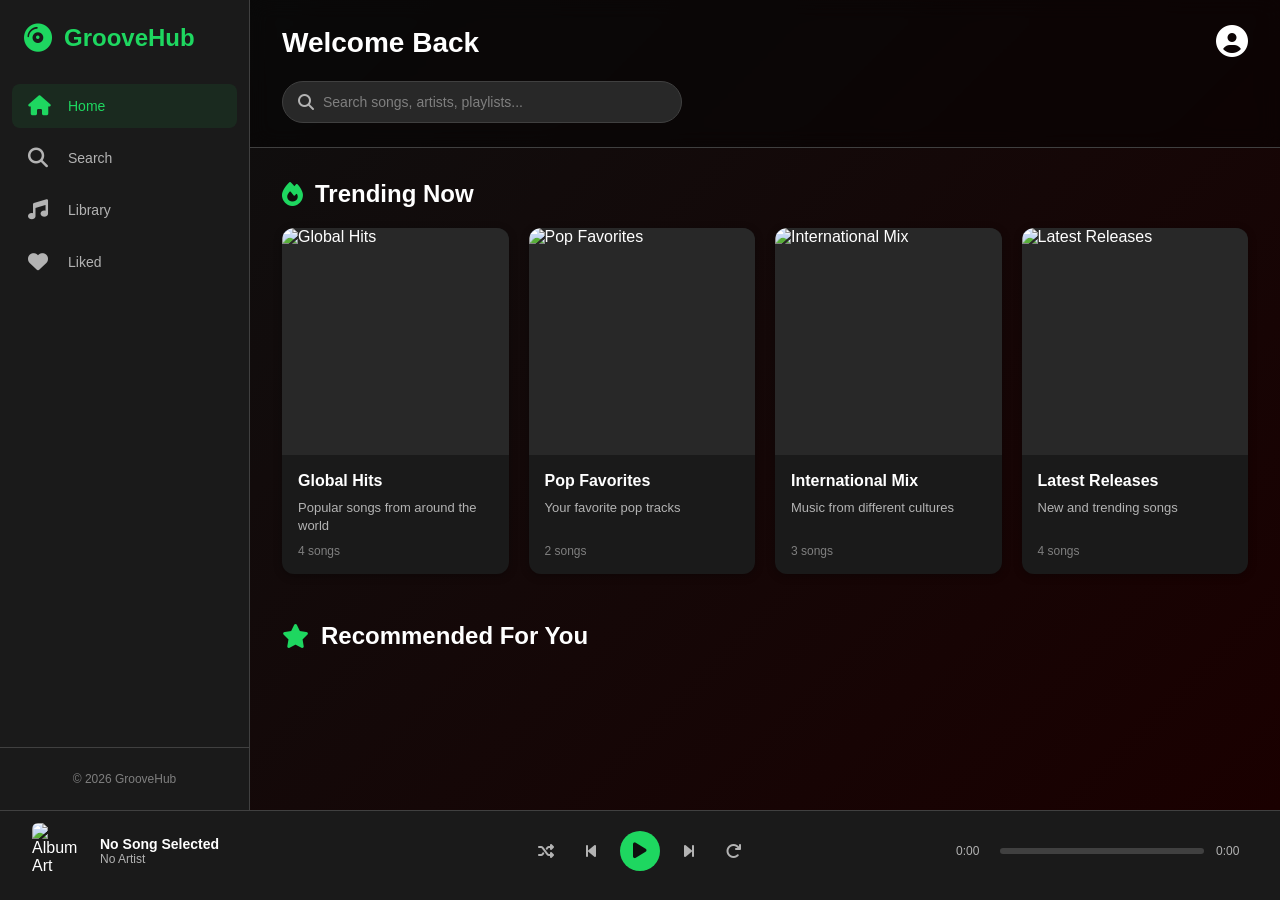
==== index.html @ 36d69de7 "readme" ====
<!DOCTYPE html>
<html lang="en">
<head>
    <meta charset="UTF-8">
    <meta name="viewport" content="width=device-width, initial-scale=1.0">
    <title>GrooveHub - Modern Music Streaming</title>
    <link rel="stylesheet" href="styles.css">
    <link rel="stylesheet" href="https://cdnjs.cloudflare.com/ajax/libs/font-awesome/6.4.0/css/all.min.css">
</head>
<body>
    <div class="container">
        <!-- Sidebar Navigation -->
        <aside class="sidebar">
            <div class="logo">
                <i class="fas fa-compact-disc"></i>
                <span>GrooveHub</span>
            </div>
            
            <nav class="nav-menu">
                <a href="#home" class="nav-link active">
                    <i class="fas fa-home"></i>
                    <span>Home</span>
                </a>
                <a href="#search" class="nav-link">
                    <i class="fas fa-search"></i>
                    <span>Search</span>
                </a>
                <a href="#library" class="nav-link">
                    <i class="fas fa-music"></i>
                    <span>Library</span>
                </a>
                <a href="#favorites" class="nav-link">
                    <i class="fas fa-heart"></i>
                    <span>Liked</span>
                </a>
            </nav>

            <div class="sidebar-footer">
                <p>&copy; 2026 GrooveHub</p>
            </div>
        </aside>

        <!-- Main Content -->
        <main class="main-content">
            <!-- Header -->
            <header class="header">
                <div class="header-top">
                    <h1 id="page-title">Welcome Back</h1>
                    <div class="user-profile">
                        <i class="fas fa-user-circle"></i>
                    </div>
                </div>

                <!-- Search Bar -->
                <div class="search-container">
                    <i class="fas fa-search"></i>
                    <input 
                        type="text" 
                        id="search-input" 
                        class="search-bar" 
                        placeholder="Search songs, artists, playlists..."
                    >
                    <button id="clear-search" class="clear-btn" style="display: none;">
                        <i class="fas fa-times"></i>
                    </button>
                </div>
            </header>

            <!-- Content Sections -->
            <div class="content">
                <!-- Trending Section -->
                <section class="section" id="trending-section">
                    <h2 class="section-title">
                        <i class="fas fa-fire"></i> Trending Now
                    </h2>
                    <div class="playlists-grid" id="trending-playlists">
                        <!-- Populated by JavaScript -->
                    </div>
                </section>

                <!-- Recommended Songs -->
                <section class="section" id="recommended-section">
                    <h2 class="section-title">
                        <i class="fas fa-star"></i> Recommended For You
                    </h2>
                    <div class="songs-list" id="recommended-songs">
                        <!-- Populated by JavaScript -->
                    </div>
                </section>

                <!-- Search Results (Hidden by default) -->
                <section class="section" id="search-results-section" style="display: none;">
                    <h2 class="section-title">Search Results</h2>
                    <div class="search-results" id="search-results">
                        <!-- Populated by JavaScript -->
                    </div>
                </section>

                <!-- Favorites Section (Hidden by default) -->
                <section class="section" id="favorites-section" style="display: none;">
                    <h2 class="section-title">
                        <i class="fas fa-heart"></i> Your Liked Songs
                    </h2>
                    <div class="songs-list" id="favorites-list">
                        <!-- Populated by JavaScript -->
                    </div>
                </section>
            </div>
        </main>
    </div>

    <!-- Music Player -->
    <div class="music-player">
        <div class="player-container">
            <div class="player-info">
                <div class="player-album-art">
                    <img id="player-album" src="https://via.placeholder.com/56x56?text=Album" alt="Album Art">
                </div>
                <div class="player-details">
                    <div class="player-song-name" id="player-song">No Song Selected</div>
                    <div class="player-artist-name" id="player-artist">No Artist</div>
                </div>
            </div>

            <div class="player-controls">
                <button class="player-btn" id="shuffle-btn" title="Shuffle">
                    <i class="fas fa-random"></i>
                </button>
                <button class="player-btn" id="prev-btn" title="Previous">
                    <i class="fas fa-step-backward"></i>
                </button>
                <button class="player-btn play-btn" id="play-btn" title="Play">
                    <i class="fas fa-play"></i>
                </button>
                <button class="player-btn" id="next-btn" title="Next">
                    <i class="fas fa-step-forward"></i>
                </button>
                <button class="player-btn" id="repeat-btn" title="Repeat">
                    <i class="fas fa-redo"></i>
                </button>
            </div>

            <div class="player-progress">
                <span class="time" id="current-time">0:00</span>
                <div class="progress-bar">
                    <div class="progress-fill" id="progress-fill"></div>
                    <input 
                        type="range" 
                        id="progress-slider" 
                        class="progress-slider" 
                        min="0" 
                        max="100" 
                        value="0"
                    >
                </div>
                <span class="time" id="duration">0:00</span>
            </div>

            <div class="player-extras">
                <button class="player-btn" id="like-btn" title="Add to Liked">
                    <i class="far fa-heart"></i>
                </button>
                <button class="player-btn" id="volume-btn" title="Volume">
                    <i class="fas fa-volume-up"></i>
                </button>
                <input 
                    type="range" 
                    id="volume-slider" 
                    class="volume-slider" 
                    min="0" 
                    max="100" 
                    value="70"
                >
            </div>
        </div>
    </div>

    <!-- Hidden Audio Element -->
    <audio id="audio-player"></audio>

    <script src="script.js"></script>
</body>
</html>
---- styles.css ----
* {
    margin: 0;
    padding: 0;
    box-sizing: border-box;
}

:root {
    --primary-color: #1db954;
    --primary-dark: #1ed760;
    --bg-primary: #0f0f0f;
    --bg-secondary: #1a1a1a;
    --bg-tertiary: #282828;
    --text-primary: #ffffff;
    --text-secondary: #b3b3b3;
    --text-subdued: #7f7f7f;
    --border-color: #404040;
    --shadow-sm: 0 2px 8px rgba(0, 0, 0, 0.3);
    --shadow-md: 0 8px 16px rgba(0, 0, 0, 0.4);
    --shadow-lg: 0 12px 24px rgba(0, 0, 0, 0.5);
    --transition: all 0.3s cubic-bezier(0.4, 0, 0.2, 1);
}

body {
    font-family: -apple-system, BlinkMacSystemFont, 'Segoe UI', Roboto, Oxygen, Ubuntu, Cantarell, sans-serif;
    background-color: var(--bg-primary);
    color: var(--text-primary);
    overflow-x: hidden;
}

/* Main Layout */
.container {
    display: flex;
    height: calc(100vh - 90px);
}

/* Sidebar */
.sidebar {
    width: 250px;
    background-color: var(--bg-secondary);
    padding: 24px 0;
    position: fixed;
    left: 0;
    top: 0;
    bottom: 90px;
    overflow-y: auto;
    border-right: 1px solid var(--border-color);
    display: flex;
    flex-direction: column;
}

.sidebar::-webkit-scrollbar {
    width: 8px;
}

.sidebar::-webkit-scrollbar-track {
    background: transparent;
}

.sidebar::-webkit-scrollbar-thumb {
    background: var(--border-color);
    border-radius: 4px;
}

.sidebar::-webkit-scrollbar-thumb:hover {
    background: var(--text-subdued);
}

.logo {
    display: flex;
    align-items: center;
    gap: 12px;
    padding: 0 24px;
    margin-bottom: 32px;
    font-size: 24px;
    font-weight: 700;
    color: var(--primary-dark);
    cursor: pointer;
    transition: var(--transition);
}

.logo:hover {
    transform: scale(1.05);
}

.logo i {
    font-size: 28px;
}

.nav-menu {
    display: flex;
    flex-direction: column;
    gap: 8px;
    flex: 1;
    padding: 0 12px;
}

.nav-link {
    display: flex;
    align-items: center;
    gap: 16px;
    padding: 12px 16px;
    color: var(--text-secondary);
    text-decoration: none;
    border-radius: 8px;
    transition: var(--transition);
    font-size: 14px;
    font-weight: 500;
}

.nav-link:hover {
    color: var(--text-primary);
    background-color: var(--bg-tertiary);
}

.nav-link.active {
    color: var(--primary-dark);
    background-color: rgba(29, 185, 84, 0.1);
}

.nav-link i {
    font-size: 20px;
    width: 24px;
}

.sidebar-footer {
    padding: 0 24px;
    text-align: center;
    font-size: 12px;
    color: var(--text-subdued);
    border-top: 1px solid var(--border-color);
    padding-top: 24px;
}

/* Main Content */
.main-content {
    flex: 1;
    margin-left: 250px;
    display: flex;
    flex-direction: column;
    background: linear-gradient(135deg, var(--bg-primary) 0%, #1a0000 100%);
}

/* Header */
.header {
    padding: 24px 32px;
    background-color: rgba(0, 0, 0, 0.4);
    backdrop-filter: blur(10px);
    border-bottom: 1px solid var(--border-color);
    position: sticky;
    top: 0;
    z-index: 10;
}

.header-top {
    display: flex;
    justify-content: space-between;
    align-items: center;
    margin-bottom: 20px;
}

#page-title {
    font-size: 28px;
    font-weight: 700;
}

.user-profile {
    font-size: 32px;
    cursor: pointer;
    transition: var(--transition);
}

.user-profile:hover {
    color: var(--primary-dark);
    transform: scale(1.1);
}

/* Search Bar */
.search-container {
    position: relative;
    display: flex;
    align-items: center;
}

.search-container i {
    position: absolute;
    left: 16px;
    color: var(--text-secondary);
    pointer-events: none;
}

.search-bar {
    width: 100%;
    max-width: 400px;
    padding: 12px 16px 12px 40px;
    background-color: var(--bg-tertiary);
    border: 1px solid var(--border-color);
    border-radius: 24px;
    color: var(--text-primary);
    font-size: 14px;
    outline: none;
    transition: var(--transition);
}

.search-bar:focus {
    background-color: var(--bg-tertiary);
    border-color: var(--primary-color);
    box-shadow: 0 0 0 3px rgba(29, 185, 84, 0.1);
}

.search-bar::placeholder {
    color: var(--text-subdued);
}

.clear-btn {
    position: absolute;
    right: 12px;
    background: none;
    border: none;
    color: var(--text-secondary);
    cursor: pointer;
    font-size: 16px;
    transition: var(--transition);
    padding: 4px 8px;
}

.clear-btn:hover {
    color: var(--text-primary);
}

/* Content */
.content {
    flex: 1;
    overflow-y: auto;
    padding: 32px;
}

.content::-webkit-scrollbar {
    width: 10px;
}

.content::-webkit-scrollbar-track {
    background: transparent;
}

.content::-webkit-scrollbar-thumb {
    background: var(--border-color);
    border-radius: 5px;
}

.content::-webkit-scrollbar-thumb:hover {
    background: var(--text-subdued);
}

/* Section */
.section {
    margin-bottom: 48px;
}

.section-title {
    font-size: 24px;
    font-weight: 700;
    margin-bottom: 20px;
    display: flex;
    align-items: center;
    gap: 12px;
}

.section-title i {
    color: var(--primary-dark);
}

/* Playlists Grid */
.playlists-grid {
    display: grid;
    grid-template-columns: repeat(auto-fill, minmax(180px, 1fr));
    gap: 20px;
}

.playlist-card {
    background-color: var(--bg-secondary);
    border-radius: 12px;
    overflow: hidden;
    cursor: pointer;
    transition: var(--transition);
    box-shadow: var(--shadow-sm);
    display: flex;
    flex-direction: column;
}

.playlist-card:hover {
    background-color: var(--bg-tertiary);
    transform: translateY(-8px);
    box-shadow: var(--shadow-lg);
}

.playlist-card:hover .playlist-action {
    opacity: 1;
    transform: scale(1);
}

.playlist-image {
    width: 100%;
    aspect-ratio: 1;
    object-fit: cover;
    background-color: var(--bg-tertiary);
}

.playlist-info {
    padding: 16px;
    display: flex;
    flex-direction: column;
    flex: 1;
}

.playlist-name {
    font-size: 16px;
    font-weight: 600;
    margin-bottom: 8px;
    color: var(--text-primary);
    line-height: 1.3;
}

.playlist-description {
    font-size: 13px;
    color: var(--text-secondary);
    line-height: 1.4;
    flex: 1;
}

.playlist-meta {
    font-size: 12px;
    color: var(--text-subdued);
    margin-top: 8px;
}

.playlist-action {
    position: absolute;
    bottom: 12px;
    right: 12px;
    width: 48px;
    height: 48px;
    background-color: var(--primary-dark);
    border: none;
    border-radius: 50%;
    color: var(--bg-primary);
    font-size: 18px;
    cursor: pointer;
    display: flex;
    align-items: center;
    justify-content: center;
    opacity: 0;
    transform: scale(0.8);
    transition: var(--transition);
    box-shadow: var(--shadow-md);
}

.playlist-action:hover {
    background-color: #1ed760;
    transform: scale(1.05);
}

.playlist-card {
    position: relative;
}

/* Songs List */
.songs-list {
    display: flex;
    flex-direction: column;
    gap: 12px;
}

.song-item {
    display: flex;
    align-items: center;
    gap: 16px;
    padding: 12px 16px;
    background-color: var(--bg-secondary);
    border-radius: 8px;
    cursor: pointer;
    transition: var(--transition);
}

.song-item:hover {
    background-color: var(--bg-tertiary);
}

.song-item.playing {
    background-color: rgba(29, 185, 84, 0.15);
    border-left: 4px solid var(--primary-dark);
    padding-left: 12px;
}

.song-thumbnail {
    width: 56px;
    height: 56px;
    border-radius: 6px;
    object-fit: cover;
    background-color: var(--bg-tertiary);
}

.song-info {
    flex: 1;
    min-width: 0;
}

.song-name {
    font-size: 15px;
    font-weight: 600;
    color: var(--text-primary);
    margin-bottom: 4px;
    white-space: nowrap;
    overflow: hidden;
    text-overflow: ellipsis;
}

.song-artist {
    font-size: 13px;
    color: var(--text-secondary);
}

.song-duration {
    font-size: 13px;
    color: var(--text-subdued);
    min-width: 40px;
    text-align: right;
}

.song-like-btn {
    background: none;
    border: none;
    color: var(--text-secondary);
    font-size: 16px;
    cursor: pointer;
    padding: 8px;
    transition: var(--transition);
}

.song-like-btn:hover {
    color: var(--primary-dark);
}

.song-like-btn.liked {
    color: var(--primary-dark);
}

.song-like-btn.liked i {
    font-weight: 900;
}

/* Search Results */
.search-results {
    display: grid;
    grid-template-columns: repeat(auto-fill, minmax(180px, 1fr));
    gap: 20px;
}

.search-result-item {
    background-color: var(--bg-secondary);
    border-radius: 8px;
    padding: 16px;
    cursor: pointer;
    transition: var(--transition);
    text-align: center;
}

.search-result-item:hover {
    background-color: var(--bg-tertiary);
    transform: translateY(-4px);
}

.search-result-image {
    width: 100%;
    aspect-ratio: 1;
    border-radius: 6px;
    object-fit: cover;
    margin-bottom: 12px;
    background-color: var(--bg-tertiary);
}

.search-result-name {
    font-size: 15px;
    font-weight: 600;
    margin-bottom: 4px;
}

.search-result-type {
    font-size: 12px;
    color: var(--text-secondary);
}

/* Music Player */
.music-player {
    position: fixed;
    bottom: 0;
    left: 0;
    right: 0;
    height: 90px;
    background-color: var(--bg-secondary);
    border-top: 1px solid var(--border-color);
    backdrop-filter: blur(10px);
    z-index: 100;
}

.player-container {
    height: 100%;
    padding: 12px 32px;
    display: grid;
    grid-template-columns: 1fr 2fr 1fr;
    gap: 24px;
    align-items: center;
    max-width: 1920px;
    margin: 0 auto;
}

.player-info {
    display: flex;
    align-items: center;
    gap: 12px;
    min-width: 0;
}

.player-album-art {
    width: 56px;
    height: 56px;
    border-radius: 6px;
    overflow: hidden;
    flex-shrink: 0;
}

.player-album-art img {
    width: 100%;
    height: 100%;
    object-fit: cover;
}

.player-details {
    min-width: 0;
}

.player-song-name {
    font-size: 14px;
    font-weight: 600;
    color: var(--text-primary);
    white-space: nowrap;
    overflow: hidden;
    text-overflow: ellipsis;
}

.player-artist-name {
    font-size: 12px;
    color: var(--text-secondary);
    white-space: nowrap;
    overflow: hidden;
    text-overflow: ellipsis;
}

/* Player Controls */
.player-controls {
    display: flex;
    justify-content: center;
    align-items: center;
    gap: 16px;
}

.player-btn {
    background: none;
    border: none;
    color: var(--text-secondary);
    font-size: 16px;
    cursor: pointer;
    padding: 8px;
    border-radius: 50%;
    transition: var(--transition);
    display: flex;
    align-items: center;
    justify-content: center;
}

.player-btn:hover {
    color: var(--text-primary);
}

.player-btn.play-btn {
    width: 40px;
    height: 40px;
    background-color: var(--primary-dark);
    color: var(--bg-primary);
    font-size: 18px;
}

.player-btn.play-btn:hover {
    background-color: #1ed760;
    transform: scale(1.05);
}

.player-btn.active {
    color: var(--primary-dark);
}

/* Player Progress */
.player-progress {
    display: flex;
    align-items: center;
    gap: 12px;
}

.time {
    font-size: 12px;
    color: var(--text-secondary);
    min-width: 32px;
}

.progress-bar {
    flex: 1;
    height: 6px;
    background-color: var(--border-color);
    border-radius: 3px;
    cursor: pointer;
    position: relative;
    overflow: hidden;
}

.progress-fill {
    height: 100%;
    background-color: var(--primary-dark);
    border-radius: 3px;
    width: 0%;
    transition: width 0.1s linear;
}

.progress-slider {
    position: absolute;
    top: 0;
    left: 0;
    width: 100%;
    height: 100%;
    -webkit-appearance: none;
    appearance: none;
    background: transparent;
    cursor: pointer;
    z-index: 5;
}

.progress-slider::-webkit-slider-thumb {
    -webkit-appearance: none;
    appearance: none;
    width: 12px;
    height: 12px;
    border-radius: 50%;
    background-color: var(--text-primary);
    cursor: pointer;
    opacity: 0;
    transition: opacity 0.2s;
}

.progress-slider::-moz-range-thumb {
    width: 12px;
    height: 12px;
    border-radius: 50%;
    background-color: var(--text-primary);
    cursor: pointer;
    border: none;
    opacity: 0;
    transition: opacity 0.2s;
}

.progress-bar:hover .progress-slider::-webkit-slider-thumb,
.progress-bar:hover .progress-slider::-moz-range-thumb {
    opacity: 1;
}

/* Player Extras */
.player-extras {
    display: flex;
    align-items: center;
    justify-content: flex-end;
    gap: 12px;
}

.volume-slider {
    width: 100px;
    height: 4px;
    -webkit-appearance: none;
    appearance: none;
    background: linear-gradient(to right, var(--primary-dark) 0%, var(--primary-dark) var(--volume), var(--border-color) var(--volume), var(--border-color) 100%);
    border-radius: 2px;
    outline: none;
    cursor: pointer;
}

.volume-slider::-webkit-slider-thumb {
    -webkit-appearance: none;
    appearance: none;
    width: 12px;
    height: 12px;
    border-radius: 50%;
    background-color: var(--text-primary);
    cursor: pointer;
}

.volume-slider::-moz-range-thumb {
    width: 12px;
    height: 12px;
    border-radius: 50%;
    background-color: var(--text-primary);
    cursor: pointer;
    border: none;
}

/* Responsive Design */
@media (max-width: 1024px) {
    .sidebar {
        width: 200px;
    }

    .main-content {
        margin-left: 200px;
    }

    .player-container {
        grid-template-columns: 0.8fr 1fr 0.8fr;
        gap: 16px;
        padding: 12px 20px;
    }

    .playlists-grid {
        grid-template-columns: repeat(auto-fill, minmax(160px, 1fr));
    }
}

@media (max-width: 768px) {
    .container {
        height: calc(100vh - 80px);
    }

    .sidebar {
        width: 70px;
        padding: 12px 0;
        bottom: 80px;
    }

    .logo span {
        display: none;
    }

    .logo {
        justify-content: center;
        margin-bottom: 24px;
    }

    .nav-link span {
        display: none;
    }

    .nav-link {
        padding: 12px;
        justify-content: center;
    }

    .main-content {
        margin-left: 70px;
    }

    .header {
        padding: 16px;
    }

    .header-top {
        margin-bottom: 16px;
    }

    #page-title {
        font-size: 20px;
    }

    .search-bar {
        max-width: 100%;
    }

    .content {
        padding: 16px;
    }

    .section {
        margin-bottom: 32px;
    }

    .playlists-grid {
        grid-template-columns: repeat(auto-fill, minmax(140px, 1fr));
        gap: 12px;
    }

    .player-container {
        grid-template-columns: 0.6fr 1fr 0.6fr;
        gap: 12px;
        padding: 8px 12px;
    }

    .player-progress {
        gap: 6px;
    }

    .time {
        font-size: 11px;
        min-width: 28px;
    }

    .volume-slider {
        width: 70px;
    }

    .player-btn {
        font-size: 14px;
        padding: 6px;
    }

    .player-btn.play-btn {
        width: 36px;
        height: 36px;
        font-size: 16px;
    }

    .sidebar-footer {
        display: none;
    }
}

@media (max-width: 480px) {
    .sidebar {
        width: 60px;
    }

    .main-content {
        margin-left: 60px;
    }

    .header {
        padding: 12px;
    }

    .header-top {
        flex-direction: column;
        gap: 12px;
        align-items: flex-start;
    }

    .content {
        padding: 12px;
    }

    .playlists-grid {
        grid-template-columns: repeat(auto-fill, minmax(130px, 1fr));
        gap: 10px;
    }

    .player-container {
        grid-template-columns: 1fr;
        gap: 8px;
        padding: 8px;
    }

    .player-progress {
        grid-column: 1;
        order: -1;
    }

    .playlist-card {
        border-radius: 8px;
    }

    .song-item {
        padding: 10px 12px;
        gap: 12px;
    }

    .song-thumbnail {
        width: 48px;
        height: 48px;
    }

    .player-info {
        gap: 8px;
    }

    .player-album-art {
        width: 48px;
        height: 48px;
    }

    .player-details {
        font-size: 12px;
    }

    .player-song-name {
        font-size: 12px;
    }

    .player-artist-name {
        font-size: 11px;
    }

    .search-container {
        margin-top: 12px;
    }
}

/* Animations */
@keyframes fadeIn {
    from {
        opacity: 0;
        transform: translateY(20px);
    }
    to {
        opacity: 1;
        transform: translateY(0);
    }
}

.section {
    animation: fadeIn 0.5s ease-out;
}

@keyframes spin {
    from {
        transform: rotate(0deg);
    }
    to {
        transform: rotate(360deg);
    }
}

.playing-animation {
    animation: spin 2s linear infinite;
}

@keyframes pulse {
    0%, 100% {
        opacity: 1;
    }
    50% {
        opacity: 0.7;
    }
}

.song-item.playing .song-thumbnail {
    animation: pulse 1.5s ease-in-out infinite;
}

/* Smooth Transitions */
.section-title,
.playlist-card,
.song-item,
.player-btn {
    transition: var(--transition);
}

/* Loading State */
.loading {
    opacity: 0.6;
    pointer-events: none;
}

/* Empty State */
.empty-state {
    text-align: center;
    padding: 60px 20px;
    color: var(--text-secondary);
}

.empty-state i {
    font-size: 48px;
    margin-bottom: 16px;
    color: var(--text-subdued);
}

.empty-state p {
    font-size: 16px;
}
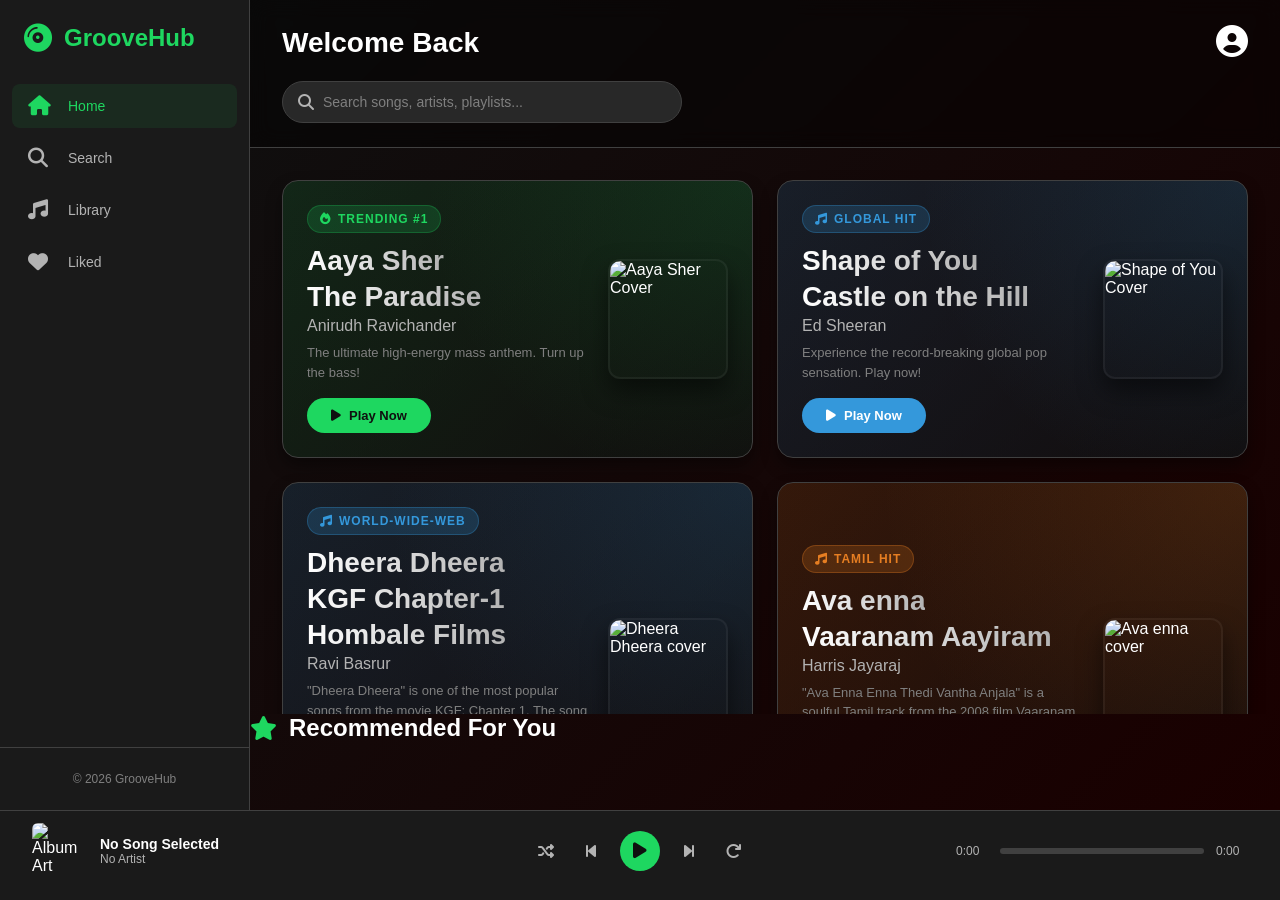
==== commit 5bfc7988: "adding the songs" ====
--- a/index.html
+++ b/index.html
@@ -1,5 +1,6 @@
 <!DOCTYPE html>
 <html lang="en">
+
 <head>
     <meta charset="UTF-8">
     <meta name="viewport" content="width=device-width, initial-scale=1.0">
@@ -7,6 +8,7 @@
     <link rel="stylesheet" href="styles.css">
     <link rel="stylesheet" href="https://cdnjs.cloudflare.com/ajax/libs/font-awesome/6.4.0/css/all.min.css">
 </head>
+
 <body>
     <div class="container">
         <!-- Sidebar Navigation -->
@@ -15,7 +17,7 @@
                 <i class="fas fa-compact-disc"></i>
                 <span>GrooveHub</span>
             </div>
-            
+
             <nav class="nav-menu">
                 <a href="#home" class="nav-link active">
                     <i class="fas fa-home"></i>
@@ -54,12 +56,8 @@
                 <!-- Search Bar -->
                 <div class="search-container">
                     <i class="fas fa-search"></i>
-                    <input 
-                        type="text" 
-                        id="search-input" 
-                        class="search-bar" 
-                        placeholder="Search songs, artists, playlists..."
-                    >
+                    <input type="text" id="search-input" class="search-bar"
+                        placeholder="Search songs, artists, playlists...">
                     <button id="clear-search" class="clear-btn" style="display: none;">
                         <i class="fas fa-times"></i>
                     </button>
@@ -68,45 +66,127 @@
 
             <!-- Content Sections -->
             <div class="content">
-                <!-- Trending Section -->
-                <section class="section" id="trending-section">
-                    <h2 class="section-title">
-                        <i class="fas fa-fire"></i> Trending Now
-                    </h2>
-                    <div class="playlists-grid" id="trending-playlists">
-                        <!-- Populated by JavaScript -->
-                    </div>
-                </section>
-
-                <!-- Recommended Songs -->
-                <section class="section" id="recommended-section">
-                    <h2 class="section-title">
-                        <i class="fas fa-star"></i> Recommended For You
-                    </h2>
-                    <div class="songs-list" id="recommended-songs">
-                        <!-- Populated by JavaScript -->
-                    </div>
-                </section>
-
-                <!-- Search Results (Hidden by default) -->
-                <section class="section" id="search-results-section" style="display: none;">
-                    <h2 class="section-title">Search Results</h2>
-                    <div class="search-results" id="search-results">
-                        <!-- Populated by JavaScript -->
-                    </div>
-                </section>
-
-                <!-- Favorites Section (Hidden by default) -->
-                <section class="section" id="favorites-section" style="display: none;">
-                    <h2 class="section-title">
-                        <i class="fas fa-heart"></i> Your Liked Songs
-                    </h2>
-                    <div class="songs-list" id="favorites-list">
-                        <!-- Populated by JavaScript -->
-                    </div>
-                </section>
-            </div>
-        </main>
+                <!-- Hero Section -->
+                <div class="featured-grid" id="hero-section">
+                    <!-- Featured Card 1 (Aaya Sher) -->
+                    <div class="hero-banner featured-card-1">
+                        <div class="hero-content">
+                            <span class="hero-badge"><i class="fas fa-fire"></i> Trending #1</span>
+                            <h1 class="hero-title">Aaya Sher</h1>
+                            <h2 class=" hero-title">The Paradise</h2>
+                            <p class="hero-artist">Anirudh Ravichander</p>
+                            <p class="hero-description">The ultimate high-energy mass anthem. Turn up the bass!</p>
+                            <div class="hero-buttons">
+                                <button class="hero-btn play-btn-hero" onclick="loadSong(1); togglePlay();">
+                                    <i class="fas fa-play"></i> Play Now
+                                </button>
+                            </div>
+                        </div>
+                        <div class="hero-visual">
+                            <img src="https://i.scdn.co/image/ab67616d00001e0248be563b0c9f1d7985a7c608"
+                                alt="Aaya Sher Cover" class="hero-cover">
+                        </div>
+                    </div>
+
+                    <!-- Featured Card 2 (Shape of You) -->
+                    <div class="hero-banner featured-card-2">
+                        <div class="hero-content">
+                            <span class="hero-badge badge-blue"><i class="fas fa-music"></i> Global Hit</span>
+                            <h1 class="hero-title">Shape of You</h1>
+                            <h2 class="hero-title">Castle on the Hill</h2>
+                            <p class="hero-artist">Ed Sheeran</p>
+                            <p class="hero-description">Experience the record-breaking global pop sensation. Play now!
+                            </p>
+                            <div class="hero-buttons">
+                                <button class="hero-btn play-btn-hero" onclick="loadSong(4); togglePlay();">
+                                    <i class="fas fa-play"></i> Play Now
+                                </button>
+                            </div>
+                        </div>
+                        <div class="hero-visual">
+                            <img src="https://wallpapercave.com/wp/wp3537465.jpg" alt="Shape of You Cover"
+                                class="hero-cover">
+                        </div>
+                    </div>
+
+                    <div class="hero-banner featured-card-2">
+                        <div class="hero-content">
+                            <span class="hero-badge badge-blue"><i class="fas fa-music"></i>World-Wide-Web</span>
+                            <h1 class="hero-title">Dheera Dheera</h1>
+                            <h2 class="hero-title">KGF Chapter-1</h2>
+                            <h2 class="hero-title">Hombale Films</h2>
+                            <p class="hero-artist">Ravi Basrur</p>
+                            <p class="hero-description">"Dheera Dheera" is one of the most popular songs from the movie
+                                KGF: Chapter 1. The song highlights the strength, courage, and rising legend of Rocky,
+                                played by Yash. It has a powerful folk-orchestral style that matches the film's grand
+                                and intense atmosphere.
+                            </p>
+                            <div class="hero-buttons">
+                                <button class="hero-btn play-btn-hero" onclick="loadSong(3); togglePlay();">
+                                    <i class="fas fa-play"></i> Play Now
+                                </button>
+                            </div>
+                        </div>
+                        <div class="hero-visual">
+                            <img src="https://pendujatt.com.se/uploads/album/kgf-chapter-1-malayalam-ravi-basrur.webp"
+                                alt="Dheera Dheera cover" class="hero-cover">
+                        </div>
+                    </div>
+
+                    <!-- Featured Card 4 (Ava enna) -->
+                    <div class="hero-banner featured-card-3">
+                        <div class="hero-content">
+                            <span class="hero-badge badge-orange"><i class="fas fa-music"></i> Tamil Hit</span>
+                            <h1 class="hero-title">Ava enna</h1>
+                            <h2 class="hero-title">Vaaranam Aayiram</h2>
+                            <p class="hero-artist">Harris Jayaraj</p>
+                            <p class="hero-description">"Ava Enna Enna Thedi Vantha Anjala" is a soulful Tamil track from
+                                the 2008 film Vaaranam Aayiram, composed by Harris Jayaraj with lyrics by Thamarai and sung
+                                by Karthik.</p>
+                            <div class="hero-buttons">
+                                <button class="hero-btn play-btn-hero" onclick="loadSong(2); togglePlay();">
+                                    <i class="fas fa-play"></i> Play Now
+                                </button>
+                            </div>
+                        </div>
+                        <div class="hero-visual">
+                            <img src="https://c.saavncdn.com/029/Vaaranam-Aayiram-2008-500x500.jpg" alt="Ava enna cover"
+                                class="hero-cover">
+                        </div>
+                    </div>
+                </div>
+            </div>
+
+
+            <!-- Recommended Songs -->
+            <section class="section" id="recommended-section">
+                <h2 class="section-title">
+                    <i class="fas fa-star"></i> Recommended For You
+                </h2>
+                <div class="songs-list" id="recommended-songs">
+                    <!-- Populated by JavaScript -->
+                </div>
+            </section>
+
+            <!-- Search Results (Hidden by default) -->
+            <section class="section" id="search-results-section" style="display: none;">
+                <h2 class="section-title">Search Results</h2>
+                <div class="search-results" id="search-results">
+                    <!-- Populated by JavaScript -->
+                </div>
+            </section>
+
+            <!-- Favorites Section (Hidden by default) -->
+            <section class="section" id="favorites-section" style="display: none;">
+                <h2 class="section-title">
+                    <i class="fas fa-heart"></i> Your Liked Songs
+                </h2>
+                <div class="songs-list" id="favorites-list">
+                    <!-- Populated by JavaScript -->
+                </div>
+            </section>
+    </div>
+    </main>
     </div>
 
     <!-- Music Player -->
@@ -144,14 +224,7 @@
                 <span class="time" id="current-time">0:00</span>
                 <div class="progress-bar">
                     <div class="progress-fill" id="progress-fill"></div>
-                    <input 
-                        type="range" 
-                        id="progress-slider" 
-                        class="progress-slider" 
-                        min="0" 
-                        max="100" 
-                        value="0"
-                    >
+                    <input type="range" id="progress-slider" class="progress-slider" min="0" max="100" value="0">
                 </div>
                 <span class="time" id="duration">0:00</span>
             </div>
@@ -163,14 +236,7 @@
                 <button class="player-btn" id="volume-btn" title="Volume">
                     <i class="fas fa-volume-up"></i>
                 </button>
-                <input 
-                    type="range" 
-                    id="volume-slider" 
-                    class="volume-slider" 
-                    min="0" 
-                    max="100" 
-                    value="70"
-                >
+                <input type="range" id="volume-slider" class="volume-slider" min="0" max="100" value="70">
             </div>
         </div>
     </div>
@@ -180,4 +246,5 @@
 
     <script src="script.js"></script>
 </body>
-</html>
+
+</html>
--- a/styles.css
+++ b/styles.css
@@ -269,98 +269,195 @@
     color: var(--primary-dark);
 }
 
-/* Playlists Grid */
-.playlists-grid {
+/* Featured Grid */
+.featured-grid {
     display: grid;
-    grid-template-columns: repeat(auto-fill, minmax(180px, 1fr));
+    grid-template-columns: 1fr 1fr;
+    gap: 24px;
+    margin-bottom: 40px;
+}
+
+/* Hero Banner */
+.hero-banner {
+    display: flex;
+    align-items: center;
+    justify-content: space-between;
+    background: linear-gradient(135deg, rgba(29, 185, 84, 0.15) 0%, rgba(15, 15, 15, 0.8) 100%);
+    border: 1px solid var(--border-color);
+    border-radius: 16px;
+    padding: 24px;
+    margin-bottom: 0;
+    overflow: hidden;
+    position: relative;
+    box-shadow: var(--shadow-md);
     gap: 20px;
 }
 
-.playlist-card {
-    background-color: var(--bg-secondary);
+.featured-card-2 {
+    background: linear-gradient(135deg, rgba(52, 152, 219, 0.15) 0%, rgba(15, 15, 15, 0.8) 100%);
+}
+
+.featured-card-3 {
+    background: linear-gradient(135deg, rgba(230, 126, 34, 0.15) 0%, rgba(15, 15, 15, 0.8) 100%);
+}
+
+.hero-banner::before {
+    content: '';
+    position: absolute;
+    top: 0;
+    left: 0;
+    right: 0;
+    bottom: 0;
+    background: radial-gradient(circle at top right, rgba(29, 185, 84, 0.15), transparent 60%);
+    pointer-events: none;
+    z-index: 0;
+}
+
+.featured-card-2::before {
+    background: radial-gradient(circle at top right, rgba(52, 152, 219, 0.15), transparent 60%);
+}
+
+.featured-card-3::before {
+    background: radial-gradient(circle at top right, rgba(230, 126, 34, 0.15), transparent 60%);
+}
+
+.hero-content {
+    flex: 1;
+    z-index: 1;
+    display: flex;
+    flex-direction: column;
+    align-items: flex-start;
+}
+
+.hero-badge {
+    background-color: rgba(29, 185, 84, 0.2);
+    color: var(--primary-dark);
+    padding: 6px 12px;
+    border-radius: 20px;
+    font-size: 12px;
+    font-weight: 600;
+    text-transform: uppercase;
+    letter-spacing: 1px;
+    margin-bottom: 12px;
+    display: flex;
+    align-items: center;
+    gap: 6px;
+    border: 1px solid rgba(29, 185, 84, 0.3);
+}
+
+.hero-badge.badge-blue {
+    background-color: rgba(52, 152, 219, 0.2);
+    color: #3498db;
+    border-color: rgba(52, 152, 219, 0.3);
+}
+
+.hero-badge.badge-orange {
+    background-color: rgba(230, 126, 34, 0.2);
+    color: #e67e22;
+    border-color: rgba(230, 126, 34, 0.3);
+}
+
+.hero-title {
+    font-size: 28px;
+    font-weight: 800;
+    margin-bottom: 4px;
+    background: linear-gradient(to right, #ffffff, #b3b3b3);
+    -webkit-background-clip: text;
+    -webkit-text-fill-color: transparent;
+}
+
+.hero-artist {
+    font-size: 16px;
+    color: var(--text-secondary);
+    font-weight: 500;
+    margin-bottom: 8px;
+}
+
+.hero-description {
+    font-size: 13px;
+    color: var(--text-subdued);
+    line-height: 1.5;
+    margin-bottom: 16px;
+    max-width: 480px;
+}
+
+.hero-buttons {
+    display: flex;
+    gap: 12px;
+}
+
+.hero-btn {
+    padding: 10px 24px;
+    border-radius: 30px;
+    font-size: 13px;
+    font-weight: 700;
+    cursor: pointer;
+    transition: var(--transition);
+    display: flex;
+    align-items: center;
+    gap: 8px;
+    border: none;
+}
+
+.play-btn-hero {
+    background-color: var(--primary-dark);
+    color: var(--bg-primary);
+}
+
+.play-btn-hero:hover {
+    background-color: #1ed760;
+    transform: scale(1.05);
+}
+
+.featured-card-2 .play-btn-hero {
+    background-color: #3498db;
+    color: var(--text-primary);
+}
+
+.featured-card-2 .play-btn-hero:hover {
+    background-color: #2980b9;
+}
+
+.featured-card-3 .play-btn-hero {
+    background-color: #e67e22;
+    color: var(--text-primary);
+}
+
+.featured-card-3 .play-btn-hero:hover {
+    background-color: #d35400;
+}
+
+.info-btn-hero {
+    background-color: transparent;
+    color: var(--text-primary);
+    border: 1px solid var(--border-color);
+}
+
+.info-btn-hero:hover {
+    background-color: rgba(255, 255, 255, 0.1);
+    border-color: var(--text-primary);
+}
+
+.hero-visual {
+    width: 120px;
+    height: 120px;
     border-radius: 12px;
     overflow: hidden;
-    cursor: pointer;
+    box-shadow: var(--shadow-lg);
+    z-index: 1;
+    flex-shrink: 0;
+    border: 2px solid rgba(255, 255, 255, 0.05);
     transition: var(--transition);
-    box-shadow: var(--shadow-sm);
-    display: flex;
-    flex-direction: column;
-}
-
-.playlist-card:hover {
-    background-color: var(--bg-tertiary);
-    transform: translateY(-8px);
-    box-shadow: var(--shadow-lg);
-}
-
-.playlist-card:hover .playlist-action {
-    opacity: 1;
-    transform: scale(1);
-}
-
-.playlist-image {
+}
+
+.hero-banner:hover .hero-visual {
+    transform: scale(1.03) rotate(2deg);
+}
+
+.hero-cover {
     width: 100%;
-    aspect-ratio: 1;
+    height: 100%;
     object-fit: cover;
-    background-color: var(--bg-tertiary);
-}
-
-.playlist-info {
-    padding: 16px;
-    display: flex;
-    flex-direction: column;
-    flex: 1;
-}
-
-.playlist-name {
-    font-size: 16px;
-    font-weight: 600;
-    margin-bottom: 8px;
-    color: var(--text-primary);
-    line-height: 1.3;
-}
-
-.playlist-description {
-    font-size: 13px;
-    color: var(--text-secondary);
-    line-height: 1.4;
-    flex: 1;
-}
-
-.playlist-meta {
-    font-size: 12px;
-    color: var(--text-subdued);
-    margin-top: 8px;
-}
-
-.playlist-action {
-    position: absolute;
-    bottom: 12px;
-    right: 12px;
-    width: 48px;
-    height: 48px;
-    background-color: var(--primary-dark);
-    border: none;
-    border-radius: 50%;
-    color: var(--bg-primary);
-    font-size: 18px;
-    cursor: pointer;
-    display: flex;
-    align-items: center;
-    justify-content: center;
-    opacity: 0;
-    transform: scale(0.8);
-    transition: var(--transition);
-    box-shadow: var(--shadow-md);
-}
-
-.playlist-action:hover {
-    background-color: #1ed760;
-    transform: scale(1.05);
-}
-
-.playlist-card {
-    position: relative;
 }
 
 /* Songs List */
@@ -727,9 +824,40 @@
     .playlists-grid {
         grid-template-columns: repeat(auto-fill, minmax(160px, 1fr));
     }
+
+    .featured-grid {
+        grid-template-columns: 1fr;
+        gap: 16px;
+    }
 }
 
 @media (max-width: 768px) {
+    .hero-banner {
+        flex-direction: column-reverse;
+        padding: 24px;
+        align-items: center;
+        text-align: center;
+        gap: 20px;
+    }
+    
+    .hero-content {
+        align-items: center;
+    }
+    
+    .hero-title {
+        font-size: 32px;
+    }
+    
+    .hero-visual {
+        width: 150px;
+        height: 150px;
+    }
+    
+    .hero-buttons {
+        justify-content: center;
+        width: 100%;
+    }
+
     .container {
         height: calc(100vh - 80px);
     }
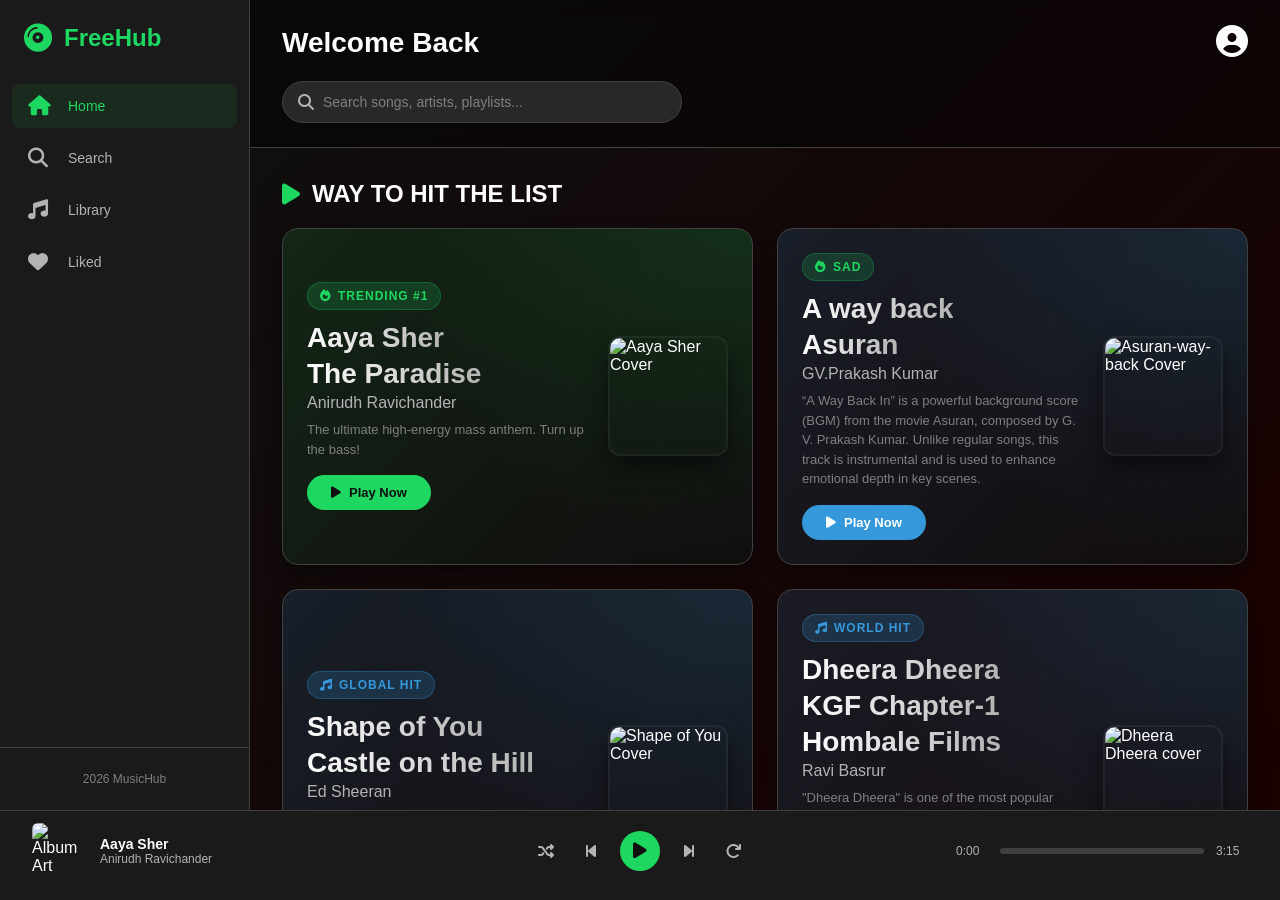
==== commit 7caab8fc: "adding the songs" ====
--- a/index.html
+++ b/index.html
@@ -15,7 +15,7 @@
         <aside class="sidebar">
             <div class="logo">
                 <i class="fas fa-compact-disc"></i>
-                <span>GrooveHub</span>
+                <span>FreeHub</span>
             </div>
 
             <nav class="nav-menu">
@@ -38,7 +38,7 @@
             </nav>
 
             <div class="sidebar-footer">
-                <p>&copy; 2026 GrooveHub</p>
+                <p>2026 MusicHub</p>
             </div>
         </aside>
 
@@ -64,11 +64,14 @@
                 </div>
             </header>
 
-            <!-- Content Sections -->
+
             <div class="content">
-                <!-- Hero Section -->
+                <h1 class="section-title">
+                    <i class="fas fa-play"></i> WAY TO HIT THE LIST
+                </h1>
+
                 <div class="featured-grid" id="hero-section">
-                    <!-- Featured Card 1 (Aaya Sher) -->
+
                     <div class="hero-banner featured-card-1">
                         <div class="hero-content">
                             <span class="hero-badge"><i class="fas fa-fire"></i> Trending #1</span>
@@ -88,7 +91,28 @@
                         </div>
                     </div>
 
-                    <!-- Featured Card 2 (Shape of You) -->
+                    <div class="hero-banner featured-card-2">
+                        <div class="hero-content">
+                            <span class="hero-badge"><i class="fas fa-fire"></i>Sad</span>
+                            <h1 class="hero-title">A way back</h1>
+                            <h2 class="hero-title">Asuran</h2>
+                            <p class="hero-artist">GV.Prakash Kumar</p>
+                            <p class="hero-description">“A Way Back In” is a powerful background score (BGM) from the
+                                movie Asuran, composed by G. V. Prakash Kumar. Unlike regular songs, this track is
+                                instrumental and is used to enhance emotional depth in key scenes.</p>
+                            <div class="hero-buttons">
+                                <button class="hero-btn play-btn-hero" onclick="loadSong(2); togglePlay();">
+                                    <i class="fas fa-play"></i> Play Now
+                                </button>
+                            </div>
+
+                        </div>
+                        <div class="hero-visual">
+                            <img src="https://a10.gaanacdn.com/gn_img/albums/qaLKY623pO/aLKYxYN2bp/size_m_1774622935.jpg"
+                                alt="Asuran-way-back Cover" class="hero-cover">
+                        </div>
+                    </div>
+
                     <div class="hero-banner featured-card-2">
                         <div class="hero-content">
                             <span class="hero-badge badge-blue"><i class="fas fa-music"></i> Global Hit</span>
@@ -98,7 +122,7 @@
                             <p class="hero-description">Experience the record-breaking global pop sensation. Play now!
                             </p>
                             <div class="hero-buttons">
-                                <button class="hero-btn play-btn-hero" onclick="loadSong(4); togglePlay();">
+                                <button class="hero-btn play-btn-hero" onclick="loadSong(5); togglePlay();">
                                     <i class="fas fa-play"></i> Play Now
                                 </button>
                             </div>
@@ -111,7 +135,7 @@
 
                     <div class="hero-banner featured-card-2">
                         <div class="hero-content">
-                            <span class="hero-badge badge-blue"><i class="fas fa-music"></i>World-Wide-Web</span>
+                            <span class="hero-badge badge-blue"><i class="fas fa-music"></i>World Hit</span>
                             <h1 class="hero-title">Dheera Dheera</h1>
                             <h2 class="hero-title">KGF Chapter-1</h2>
                             <h2 class="hero-title">Hombale Films</h2>
@@ -122,7 +146,7 @@
                                 and intense atmosphere.
                             </p>
                             <div class="hero-buttons">
-                                <button class="hero-btn play-btn-hero" onclick="loadSong(3); togglePlay();">
+                                <button class="hero-btn play-btn-hero" onclick="loadSong(4); togglePlay();">
                                     <i class="fas fa-play"></i> Play Now
                                 </button>
                             </div>
@@ -132,19 +156,42 @@
                                 alt="Dheera Dheera cover" class="hero-cover">
                         </div>
                     </div>
-
-                    <!-- Featured Card 4 (Ava enna) -->
-                    <div class="hero-banner featured-card-3">
+                    <div class="hero-banner featured-card-2">
+                        <div class="hero-content">
+                            <span class="hero-badge badge-blue"><i class="fas fa-music"></i>World-Wide-Web</span>
+                            <h1 class="hero-title">X-Cool(Slowed)</h1>
+                            <h2 class="hero-title">Brazilian Phonk</h2>
+                            <p class="hero-artist">Tienanh109, HDN, MC K3</p>
+                            <p class="hero-description">"X-COOL! (Slowed)" is a viral phonk / Brazilian funk-inspired
+                                track by tienanh109, HDN, and MC K3. The slowed version takes the original high-energy
+                                track and reduces the tempo, creating a heavier bass-driven and more atmospheric
+                                listening experience.
+                            </p>
+                            <div class="hero-buttons">
+                                <button class="hero-btn play-btn-hero" onclick="loadSong(6); togglePlay();">
+                                    <i class="fas fa-play"></i> Play Now
+                                </button>
+                            </div>
+                        </div>
+                        <div class="hero-visual">
+                            <img src="https://www.mustangspecs.com/wp-content/uploads/2020/09/LfF7hO.jpg"
+                                alt="X-COOL!(SLOWED) cover" class="hero-cover">
+                        </div>
+                    </div>
+
+                    <div class="hero-banner featured-card-2">
                         <div class="hero-content">
                             <span class="hero-badge badge-orange"><i class="fas fa-music"></i> Tamil Hit</span>
                             <h1 class="hero-title">Ava enna</h1>
                             <h2 class="hero-title">Vaaranam Aayiram</h2>
                             <p class="hero-artist">Harris Jayaraj</p>
-                            <p class="hero-description">"Ava Enna Enna Thedi Vantha Anjala" is a soulful Tamil track from
-                                the 2008 film Vaaranam Aayiram, composed by Harris Jayaraj with lyrics by Thamarai and sung
+                            <p class="hero-description">"Ava Enna Enna Thedi Vantha Anjala" is a soulful Tamil track
+                                from
+                                the 2008 film Vaaranam Aayiram, composed by Harris Jayaraj with lyrics by Thamarai and
+                                sung
                                 by Karthik.</p>
                             <div class="hero-buttons">
-                                <button class="hero-btn play-btn-hero" onclick="loadSong(2); togglePlay();">
+                                <button class="hero-btn play-btn-hero" onclick="loadSong(3); togglePlay();">
                                     <i class="fas fa-play"></i> Play Now
                                 </button>
                             </div>
@@ -154,39 +201,60 @@
                                 class="hero-cover">
                         </div>
                     </div>
-                </div>
-            </div>
-
-
-            <!-- Recommended Songs -->
-            <section class="section" id="recommended-section">
-                <h2 class="section-title">
-                    <i class="fas fa-star"></i> Recommended For You
-                </h2>
-                <div class="songs-list" id="recommended-songs">
-                    <!-- Populated by JavaScript -->
-                </div>
-            </section>
-
-            <!-- Search Results (Hidden by default) -->
-            <section class="section" id="search-results-section" style="display: none;">
-                <h2 class="section-title">Search Results</h2>
-                <div class="search-results" id="search-results">
-                    <!-- Populated by JavaScript -->
-                </div>
-            </section>
-
-            <!-- Favorites Section (Hidden by default) -->
-            <section class="section" id="favorites-section" style="display: none;">
-                <h2 class="section-title">
-                    <i class="fas fa-heart"></i> Your Liked Songs
-                </h2>
-                <div class="songs-list" id="favorites-list">
-                    <!-- Populated by JavaScript -->
-                </div>
-            </section>
-    </div>
-    </main>
+
+                    <div class="hero-banner featured-card-1">
+                        <div class="hero-content">
+                            <span class="hero-badge badge-darkblue"><i class="fas fa-music"></i>Break-Up</span>
+                            <h1 class="hero-title">Yamma Yamma</h1>
+                            <h2 class="hero-title">7aum Arivu</h2>
+                            <p class="hero-artist">Harris Jayaraj && SPB</p>
+                            <p class="hero-description">"Yamma Yamma" is one of the most popular songs from the movie
+                                7aum Arivu. It is a melodious heartbreak song that expresses the pain of lost love and
+                                separation. The song became a huge hit because of its emotional lyrics, soulful singing,
+                                and memorable melody.</p>
+                            <div class="hero-buttons">
+                                <button class="hero-btn play-btn-hero" onclick="loadSong(7); togglePlay();">
+                                    <i class="fas fa-play"></i> Play Now
+                                </button>
+                            </div>
+                        </div>
+                        <div class="hero-visual">
+                            <img src="https://upload.wikimedia.org/wikipedia/en/thumb/9/9e/7aum_Arivu_(soundtrack).jpg/250px-7aum_Arivu_(soundtrack).jpg"
+                                alt="yamma yamma Cover" class="hero-cover">
+                        </div>
+                    </div>
+                </div>
+
+
+                <!-- Recommended Songs -->
+                <section class="section" id="recommended-section">
+                    <h2 class="section-title">
+                        <i class="fas fa-star"></i> Recommended For You
+                    </h2>
+                    <div class="songs-list" id="recommended-songs">
+                        <!-- Populated by JavaScript -->
+                    </div>
+                </section>
+
+                <!-- Search Results (Hidden by default) -->
+                <section class="section" id="search-results-section" style="display: none;">
+                    <h2 class="section-title">Search Results</h2>
+                    <div class="search-results" id="search-results">
+                        <!-- Populated by JavaScript -->
+                    </div>
+                </section>
+
+                <!-- Favorites Section (Hidden by default) -->
+                <section class="section" id="favorites-section" style="display: none;">
+                    <h2 class="section-title">
+                        <i class="fas fa-heart"></i> Your Liked Songs
+                    </h2>
+                    <div class="songs-list" id="favorites-list">
+                        <!-- Populated by JavaScript -->
+                    </div>
+                </section>
+            </div>
+        </main>
     </div>
 
     <!-- Music Player -->
--- a/styles.css
+++ b/styles.css
@@ -277,6 +277,12 @@
     margin-bottom: 40px;
 }
 
+@media (min-width: 1025px) {
+    .featured-card-3 {
+        grid-column: span 2;
+    }
+}
+
 /* Hero Banner */
 .hero-banner {
     display: flex;
@@ -839,20 +845,20 @@
         text-align: center;
         gap: 20px;
     }
-    
+
     .hero-content {
         align-items: center;
     }
-    
+
     .hero-title {
         font-size: 32px;
     }
-    
+
     .hero-visual {
         width: 150px;
         height: 150px;
     }
-    
+
     .hero-buttons {
         justify-content: center;
         width: 100%;
@@ -1039,6 +1045,7 @@
         opacity: 0;
         transform: translateY(20px);
     }
+
     to {
         opacity: 1;
         transform: translateY(0);
@@ -1053,6 +1060,7 @@
     from {
         transform: rotate(0deg);
     }
+
     to {
         transform: rotate(360deg);
     }
@@ -1063,9 +1071,12 @@
 }
 
 @keyframes pulse {
-    0%, 100% {
+
+    0%,
+    100% {
         opacity: 1;
     }
+
     50% {
         opacity: 0.7;
     }
@@ -1104,4 +1115,4 @@
 
 .empty-state p {
     font-size: 16px;
-}
+}
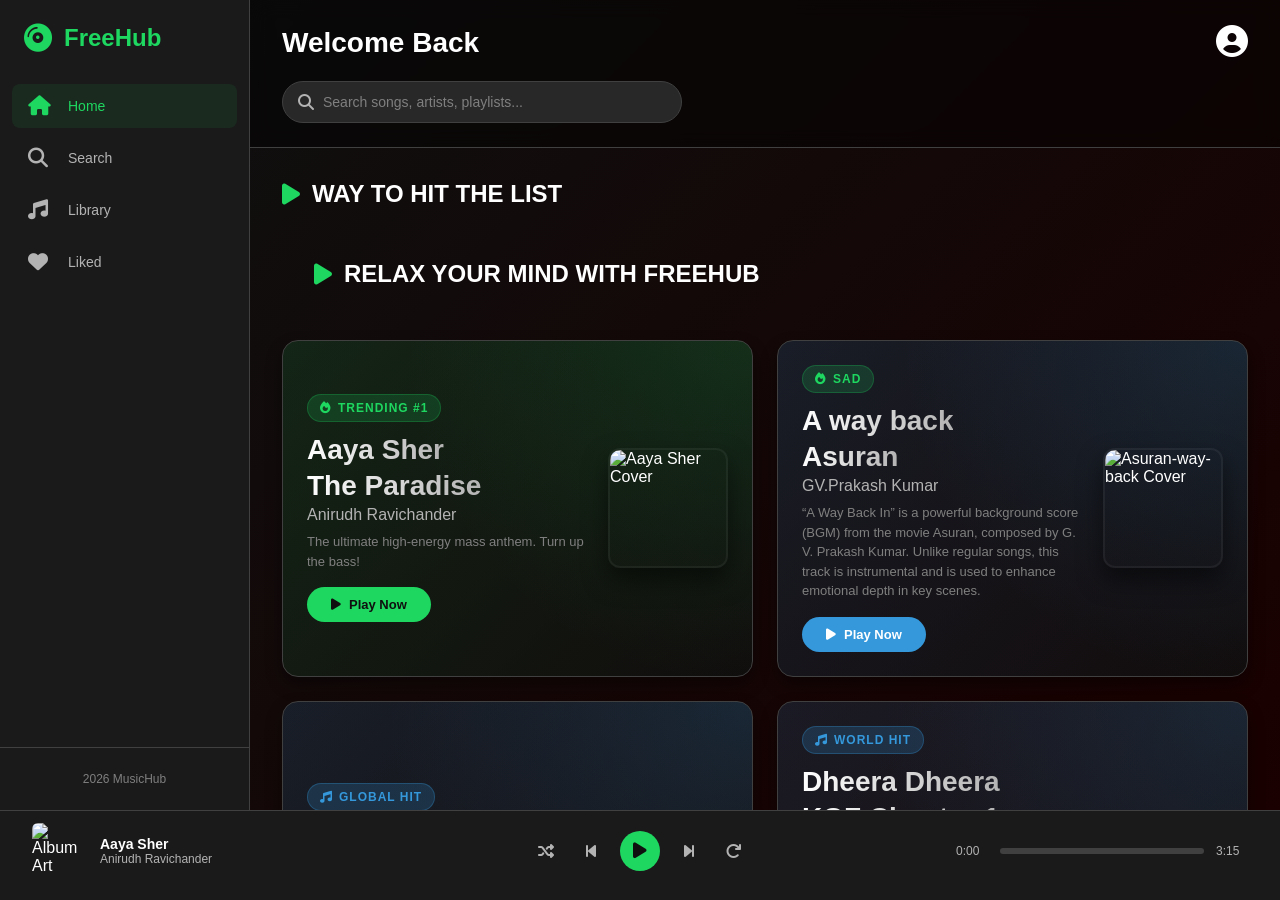
==== commit c2644c9e: "add songs" ====
--- a/index.html
+++ b/index.html
@@ -69,6 +69,11 @@
                 <h1 class="section-title">
                     <i class="fas fa-play"></i> WAY TO HIT THE LIST
                 </h1>
+                <div class="content">
+                    <h2 class="section-title">
+                        <i class="fas fa-play"></i> RELAX YOUR MIND WITH FREEHUB
+                    </h2>
+                </div>
 
                 <div class="featured-grid" id="hero-section">
 
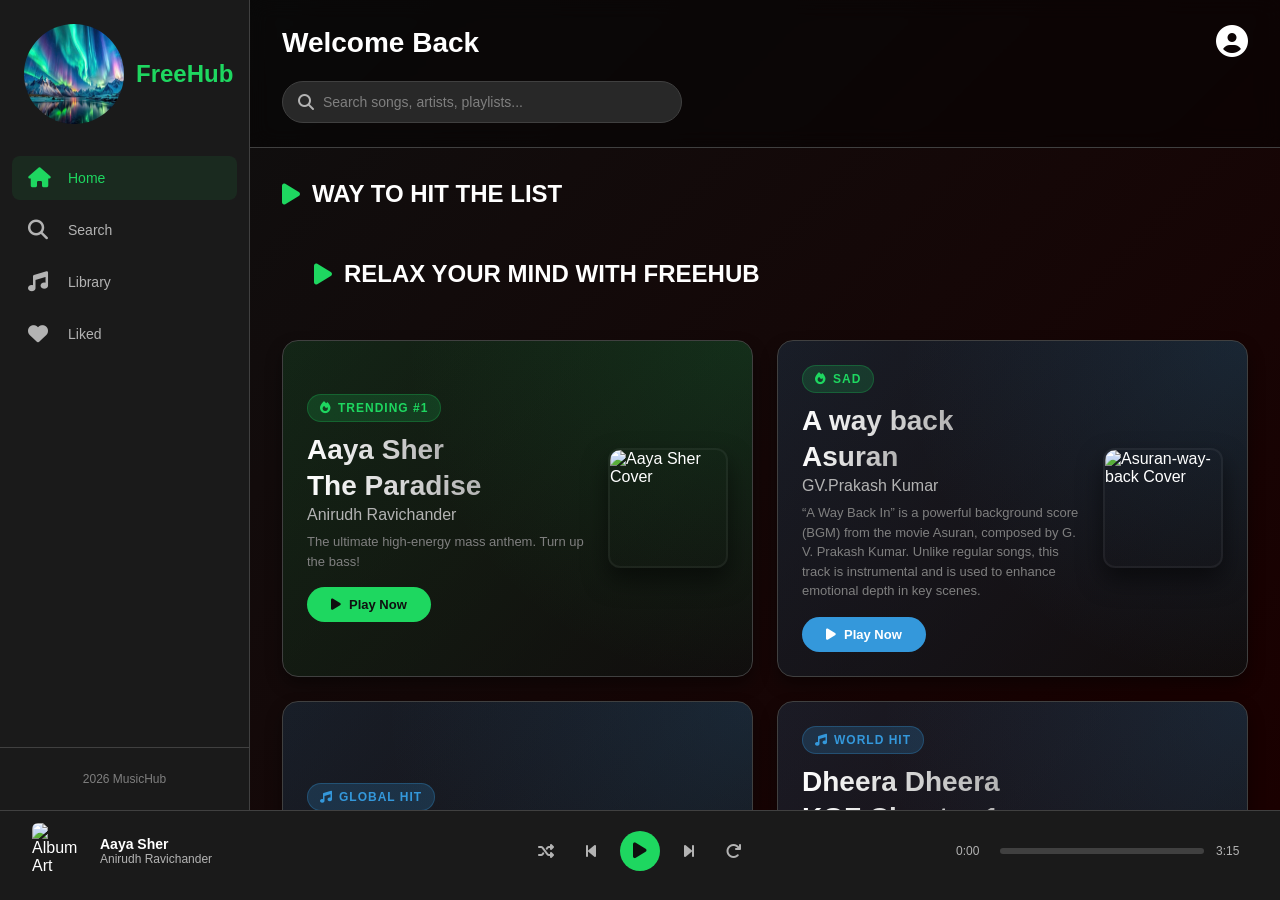
==== commit d81cca60: "adding logo" ====
--- a/index.html
+++ b/index.html
@@ -12,11 +12,15 @@
 <body>
     <div class="container">
         <!-- Sidebar Navigation -->
+
         <aside class="sidebar">
+
             <div class="logo">
-                <i class="fas fa-compact-disc"></i>
+                <img src="aurora.jpg" alt="Logo" style="width: 100px; height: 100px; border-radius: 50%;">
+
                 <span>FreeHub</span>
             </div>
+
 
             <nav class="nav-menu">
                 <a href="#home" class="nav-link active">
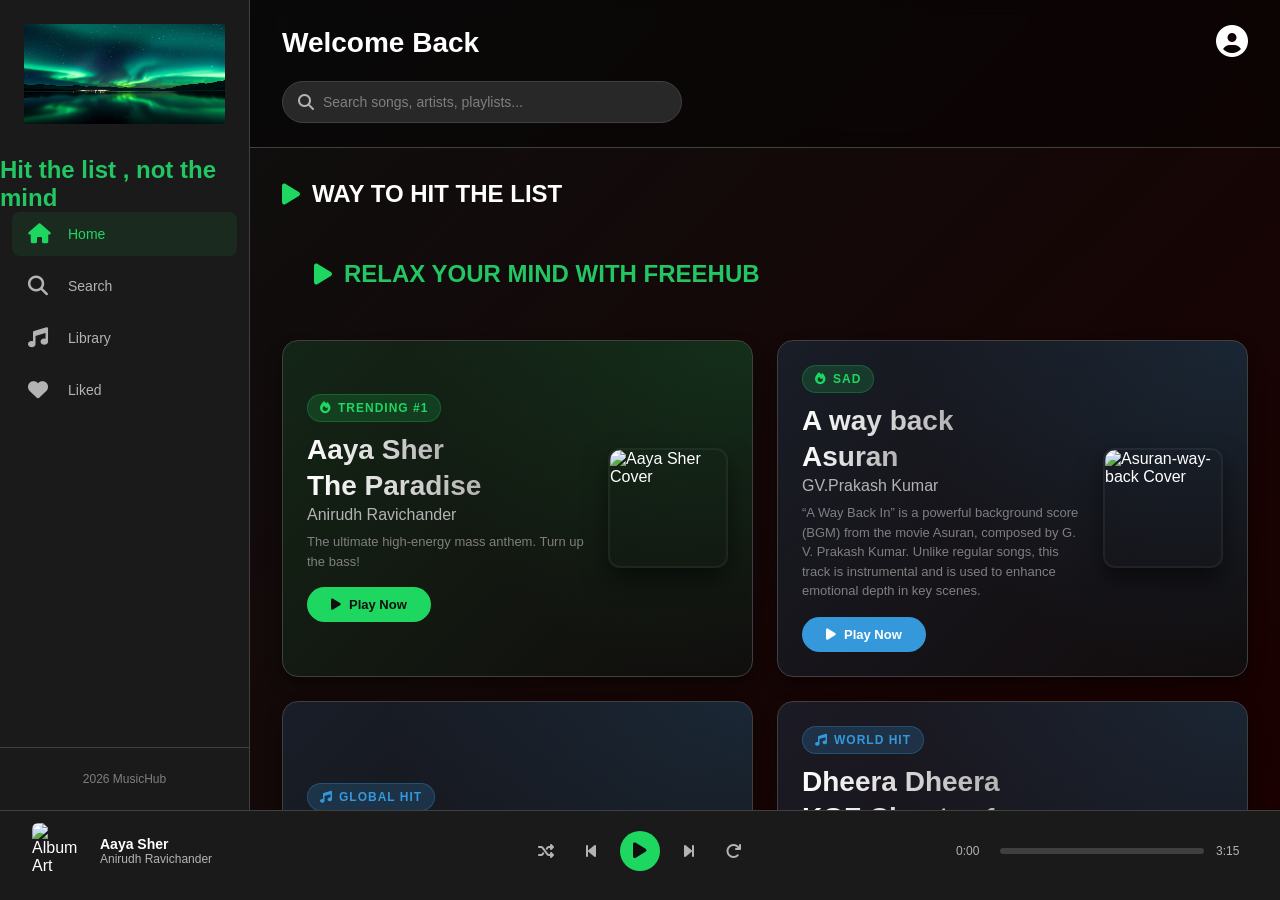
==== commit 0788103c: "updating" ====
--- a/index.html
+++ b/index.html
@@ -16,10 +16,11 @@
         <aside class="sidebar">
 
             <div class="logo">
-                <img src="aurora.jpg" alt="Logo" style="width: 100px; height: 100px; border-radius: 50%;">
-
-                <span>FreeHub</span>
-            </div>
+                <img src="aurora.jpeg" alt="" style="width: 400px; height: 100px; ">
+
+
+            </div>
+            <h2 style="color: #22c663; ">Hit the list , not the mind</h2>
 
 
             <nav class="nav-menu">
@@ -74,7 +75,7 @@
                     <i class="fas fa-play"></i> WAY TO HIT THE LIST
                 </h1>
                 <div class="content">
-                    <h2 class="section-title">
+                    <h2 class="section-title" , style="color: #22c663;">
                         <i class="fas fa-play"></i> RELAX YOUR MIND WITH FREEHUB
                     </h2>
                 </div>
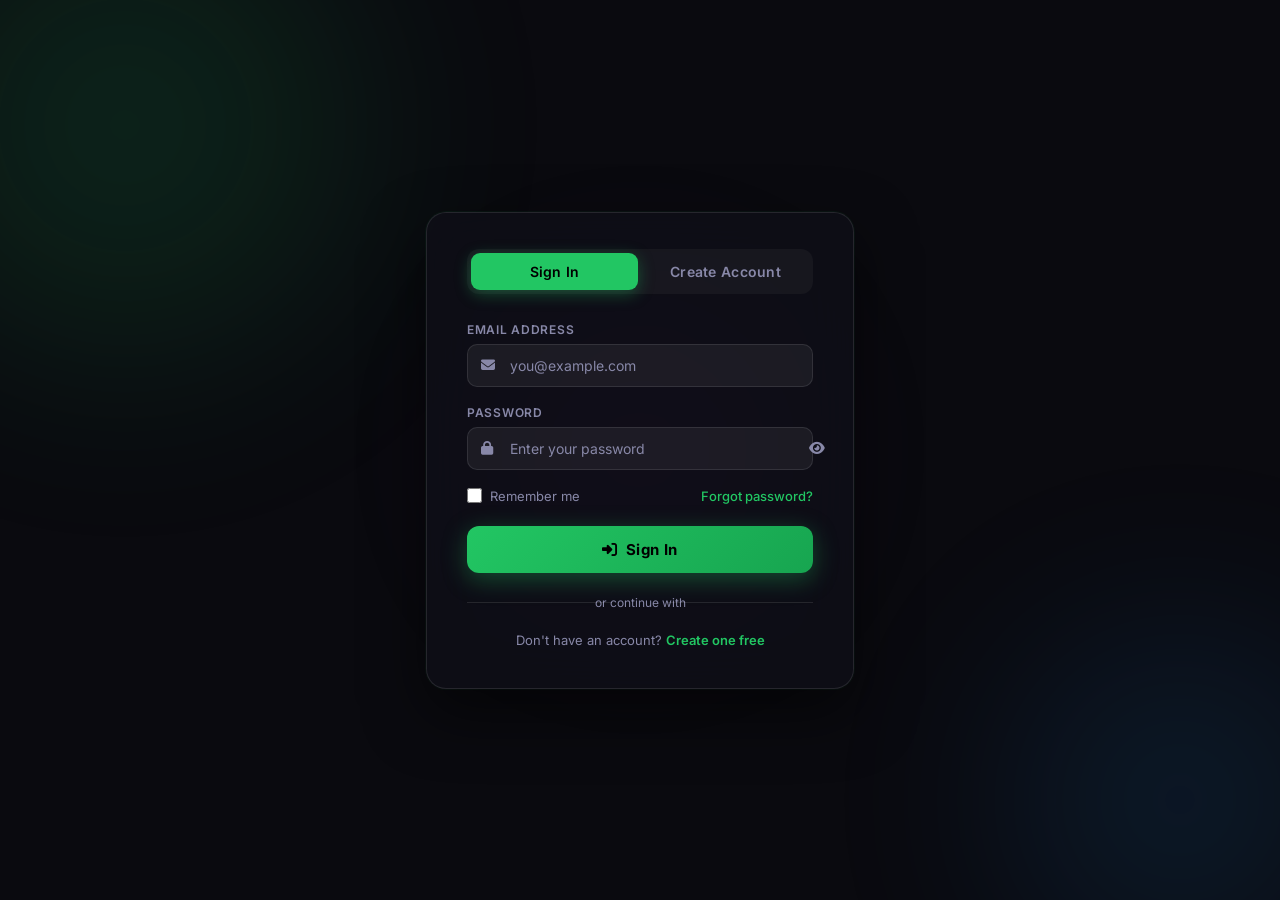
==== commit c081f04d: "auth: add authentication page, styling, and audio files" ====
--- a/index.html
+++ b/index.html
@@ -5,8 +5,124 @@
     <meta charset="UTF-8">
     <meta name="viewport" content="width=device-width, initial-scale=1.0">
     <title>GrooveHub - Modern Music Streaming</title>
+
+    <!-- ── Flash-prevention auth guard (runs before page renders) ── -->
+    <script>
+        (function () {
+            try {
+                var session = JSON.parse(localStorage.getItem('groovehub_session') || 'null');
+                if (!session) {
+                    document.documentElement.style.visibility = 'hidden';
+                    window.location.replace('auth.html');
+                }
+                // If "remember me" was off, also check sessionStorage
+                if (session && !session.remember) {
+                    var ss = sessionStorage.getItem('groovehub_session');
+                    if (!ss) {
+                        localStorage.removeItem('groovehub_session');
+                        document.documentElement.style.visibility = 'hidden';
+                        window.location.replace('auth.html');
+                    }
+                }
+            } catch (e) {
+                window.location.replace('auth.html');
+            }
+        })();
+    </script>
+
     <link rel="stylesheet" href="styles.css">
     <link rel="stylesheet" href="https://cdnjs.cloudflare.com/ajax/libs/font-awesome/6.4.0/css/all.min.css">
+    <style>
+        /* ── User chip & dropdown ── */
+        .user-profile {
+            position: relative;
+            display: flex;
+            align-items: center;
+            gap: 10px;
+            cursor: pointer;
+        }
+        .user-chip {
+            display: flex;
+            align-items: center;
+            gap: 10px;
+            background: rgba(34,198,99,0.10);
+            border: 1px solid rgba(34,198,99,0.25);
+            border-radius: 40px;
+            padding: 6px 14px 6px 6px;
+            transition: background 0.2s;
+        }
+        .user-chip:hover { background: rgba(34,198,99,0.18); }
+        .user-avatar {
+            width: 34px; height: 34px;
+            border-radius: 50%;
+            background: linear-gradient(135deg, #22c663, #17a550);
+            display: flex; align-items: center; justify-content: center;
+            font-weight: 700; font-size: 14px; color: #000;
+            flex-shrink: 0;
+        }
+        .user-name-chip {
+            font-size: 13px; font-weight: 600;
+            color: #e8e8f0;
+            max-width: 110px;
+            white-space: nowrap; overflow: hidden; text-overflow: ellipsis;
+        }
+        .user-dropdown {
+            position: absolute;
+            top: calc(100% + 10px);
+            right: 0;
+            background: rgba(15,15,25,0.95);
+            backdrop-filter: blur(18px);
+            border: 1px solid rgba(255,255,255,0.10);
+            border-radius: 12px;
+            padding: 6px;
+            min-width: 170px;
+            box-shadow: 0 16px 48px rgba(0,0,0,0.5);
+            display: none;
+            z-index: 1000;
+            animation: ddFade 0.18s ease;
+        }
+        @keyframes ddFade {
+            from { opacity:0; transform: translateY(-6px); }
+            to   { opacity:1; transform: translateY(0); }
+        }
+        .user-dropdown.open { display: block; }
+        .dd-header {
+            padding: 10px 12px 8px;
+            border-bottom: 1px solid rgba(255,255,255,0.08);
+            margin-bottom: 4px;
+        }
+        .dd-header .dd-name { font-size: 13px; font-weight: 700; color: #e8e8f0; }
+        .dd-header .dd-email { font-size: 11px; color: #8888a8; margin-top: 2px; }
+        .dd-item {
+            display: flex; align-items: center; gap: 10px;
+            padding: 9px 12px;
+            border-radius: 8px;
+            font-size: 13px; font-weight: 500; color: #e8e8f0;
+            cursor: pointer;
+            transition: background 0.15s;
+            border: none; background: none; width: 100%; text-align: left;
+            font-family: inherit;
+        }
+        .dd-item:hover { background: rgba(255,255,255,0.07); }
+        .dd-item.logout { color: #ff5566; }
+        .dd-item.logout:hover { background: rgba(255,85,102,0.10); }
+        .dd-item i { width: 16px; text-align: center; }
+        /* sidebar sign-out btn */
+        .sidebar-signout {
+            display: flex; align-items: center; gap: 8px;
+            width: 100%; background: rgba(255,85,102,0.10);
+            border: 1px solid rgba(255,85,102,0.20);
+            border-radius: 10px;
+            color: #ff5566;
+            font-size: 13px; font-weight: 600;
+            padding: 9px 14px;
+            cursor: pointer;
+            margin-top: 12px;
+            transition: background 0.2s;
+            font-family: inherit;
+        }
+        .sidebar-signout:hover { background: rgba(255,85,102,0.20); }
+    </style>
 </head>
 
 <body>
@@ -44,6 +160,9 @@
 
             <div class="sidebar-footer">
                 <p>2026 MusicHub</p>
+                <button class="sidebar-signout" onclick="logoutUser()">
+                    <i class="fas fa-sign-out-alt"></i> Sign Out
+                </button>
             </div>
         </aside>
 
@@ -53,8 +172,21 @@
             <header class="header">
                 <div class="header-top">
                     <h1 id="page-title">Welcome Back</h1>
-                    <div class="user-profile">
-                        <i class="fas fa-user-circle"></i>
+                    <div class="user-profile" id="user-profile-wrap" onclick="toggleDropdown()">
+                        <div class="user-chip">
+                            <div class="user-avatar" id="user-avatar-initials">?</div>
+                            <span class="user-name-chip" id="user-name-chip">Guest</span>
+                            <i class="fas fa-chevron-down" style="font-size:11px;color:#8888a8;"></i>
+                        </div>
+                        <div class="user-dropdown" id="user-dropdown">
+                            <div class="dd-header">
+                                <div class="dd-name" id="dd-fullname">—</div>
+                                <div class="dd-email" id="dd-email">—</div>
+                            </div>
+                            <button class="dd-item logout" onclick="logoutUser()">
+                                <i class="fas fa-sign-out-alt"></i> Sign Out
+                            </button>
+                        </div>
                     </div>
                 </div>
 
@@ -98,6 +230,28 @@
                         <div class="hero-visual">
                             <img src="https://i.scdn.co/image/ab67616d00001e0248be563b0c9f1d7985a7c608"
                                 alt="Aaya Sher Cover" class="hero-cover">
+                        </div>
+                    </div>
+
+                    <div class="hero-banner featured-card-1">
+                        <div class="hero-content">
+                            <span class="hero-badge"><i class="fas fa-fire"></i>Top Hit</span>
+                            <h1 class="hero-title">Thendral Vanthu</h1>
+                            <p class="hero-artist">Illaiyaraaja</p>
+                            <p class="hero-description">"Thendral Vandhu Theendum Pothu" is one of Ilaiyaraaja's most
+                                loved romantic melodies. The song beautifully compares the emotions of love to
+                                nature—gentle breeze, moonlight, colors, and changing seasons. It creates a calm,
+                                dreamy, and nostalgic atmosphere that resonates deeply with listeners.</p>
+                            <div class="hero-buttons">
+                                <button class="hero-btn play-btn-hero" onclick="loadSong(38); togglePlay();">
+                                    <i class="fas fa-play"></i> Play Now
+                                </button>
+                            </div>
+
+                        </div>
+                        <div class="hero-visual">
+                            <img src="https://images.openai.com/static-rsc-4/PGL2JKUvE88Z98EErFLHnO3-Ubr6seDgxNNKHVThKDgwqX_mHYIMH52o7IBavYI9XWarU4Y7hMZnsSei4LD4CzgVY5UgcasOWFLpMCGSrRi2SEPyH9qUCH1UmppofdAcnm8czczixCvgd0B-758KEYd6eNyIGa8sLceGHxrtypg?purpose=inline"
+                                alt="Thendral Vandhu cover" class="hero-cover">
                         </div>
                     </div>
 
@@ -322,7 +476,45 @@
     <!-- Hidden Audio Element -->
     <audio id="audio-player"></audio>
 
+    <script src="auth.js"></script>
     <script src="script.js"></script>
+    <script>
+        // ── Auth guard: redirect if not logged in ──
+        (function () {
+            if (!isLoggedIn()) {
+                window.location.href = 'auth.html';
+            }
+        })();
+
+        // ── Populate user info in header ──
+        (function () {
+            const user = getCurrentUser();
+            if (!user) return;
+
+            // Welcome heading
+            const title = document.getElementById('page-title');
+            if (title) title.textContent = 'Welcome Back, ' + user.name.split(' ')[0] + ' 👋';
+
+            // Avatar initials
+            const initials = user.name.split(' ').map(w => w[0]).join('').toUpperCase().slice(0,2);
+            document.getElementById('user-avatar-initials').textContent = initials;
+            document.getElementById('user-name-chip').textContent       = user.name.split(' ')[0];
+            document.getElementById('dd-fullname').textContent          = user.name;
+            document.getElementById('dd-email').textContent             = user.email;
+        })();
+
+        // ── Dropdown toggle ──
+        function toggleDropdown() {
+            document.getElementById('user-dropdown').classList.toggle('open');
+        }
+
+        // Close dropdown on outside click
+        document.addEventListener('click', function (e) {
+            const wrap = document.getElementById('user-profile-wrap');
+            const dd   = document.getElementById('user-dropdown');
+            if (wrap && !wrap.contains(e.target)) dd.classList.remove('open');
+        });
+    </script>
 </body>
 
 </html>
